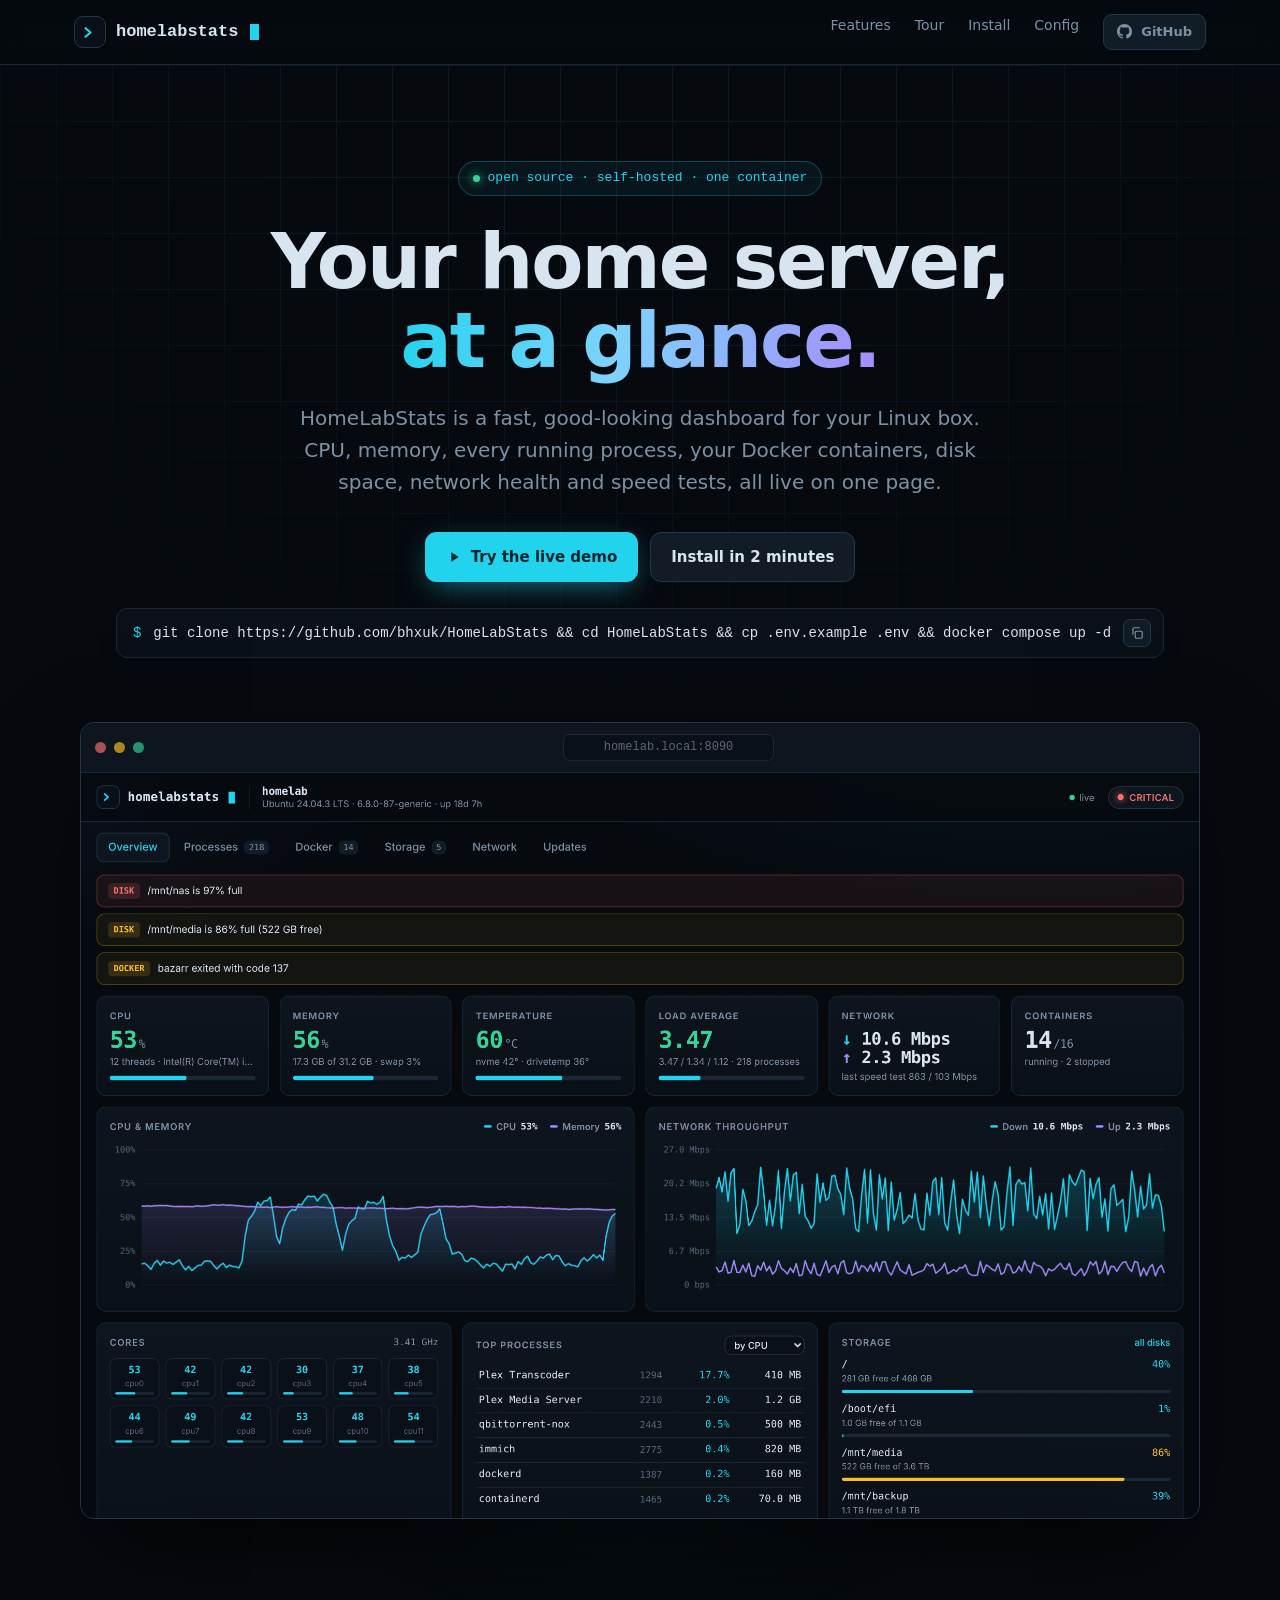
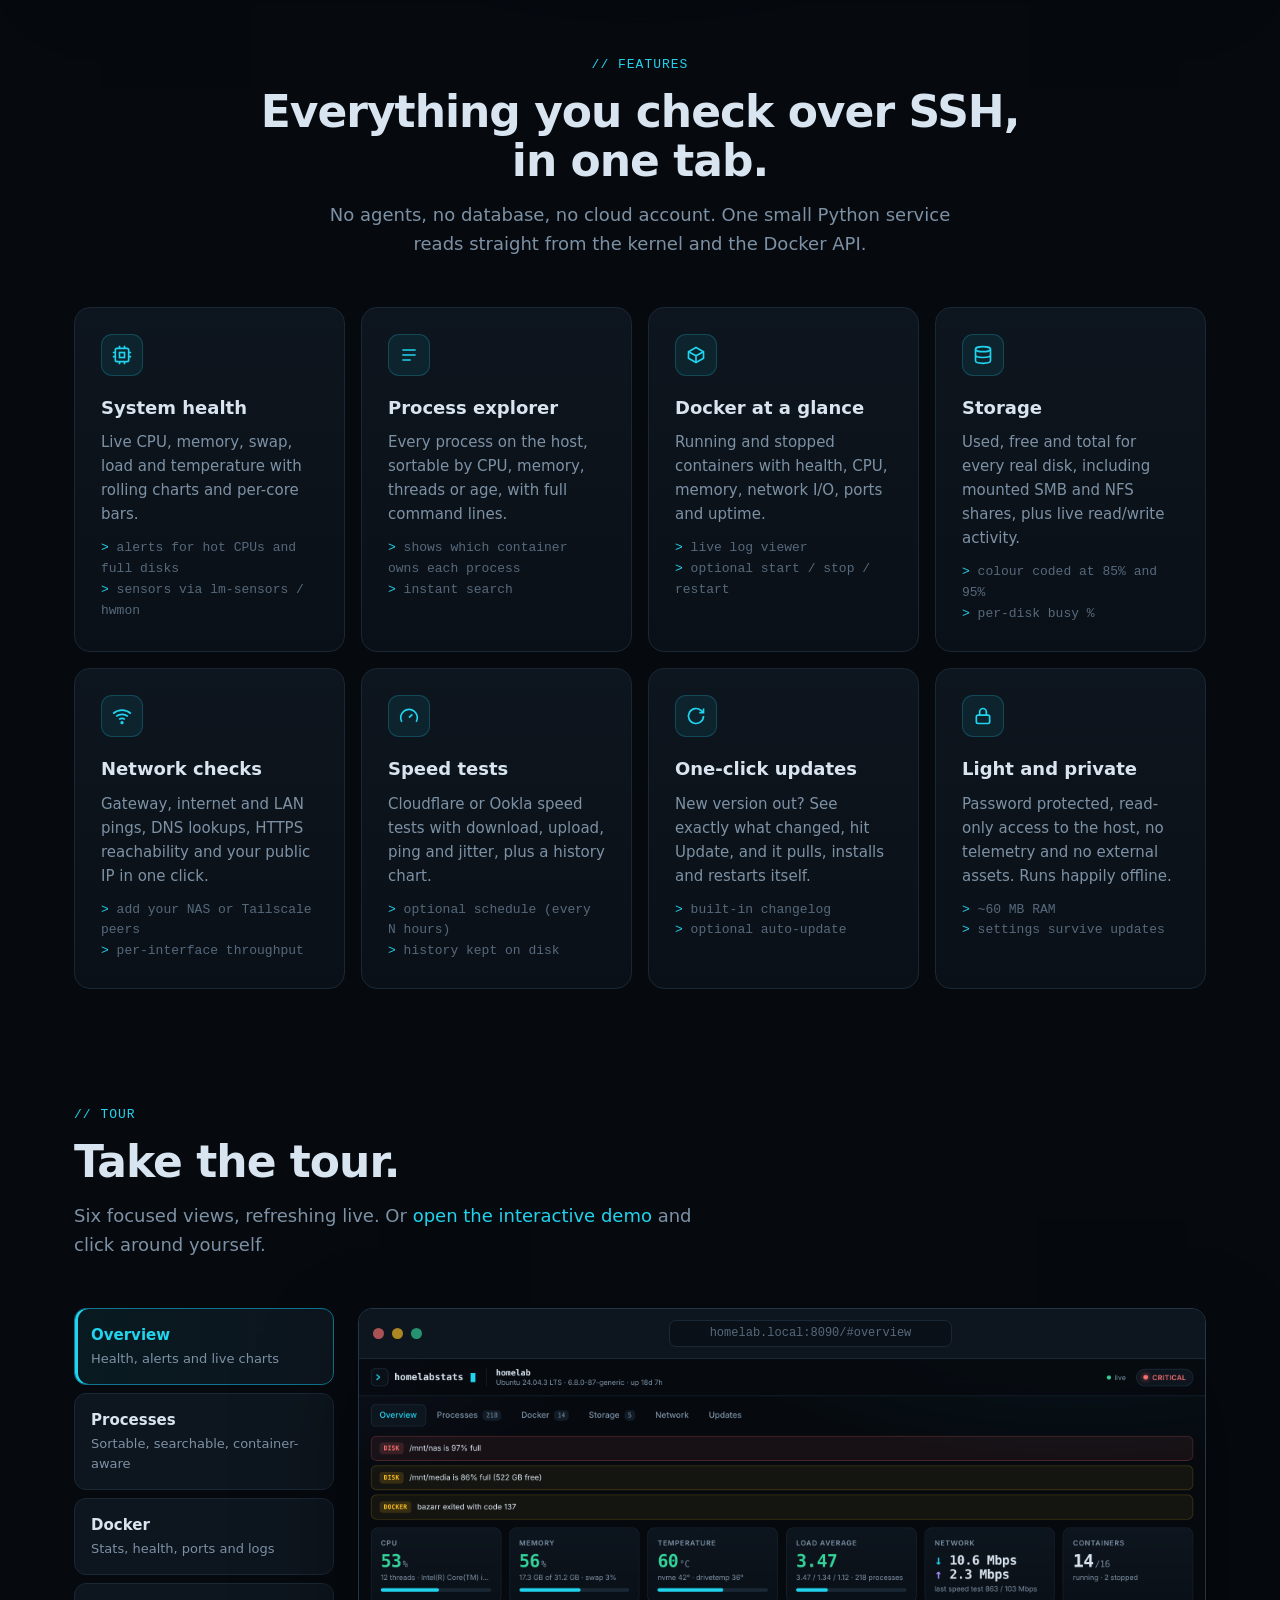
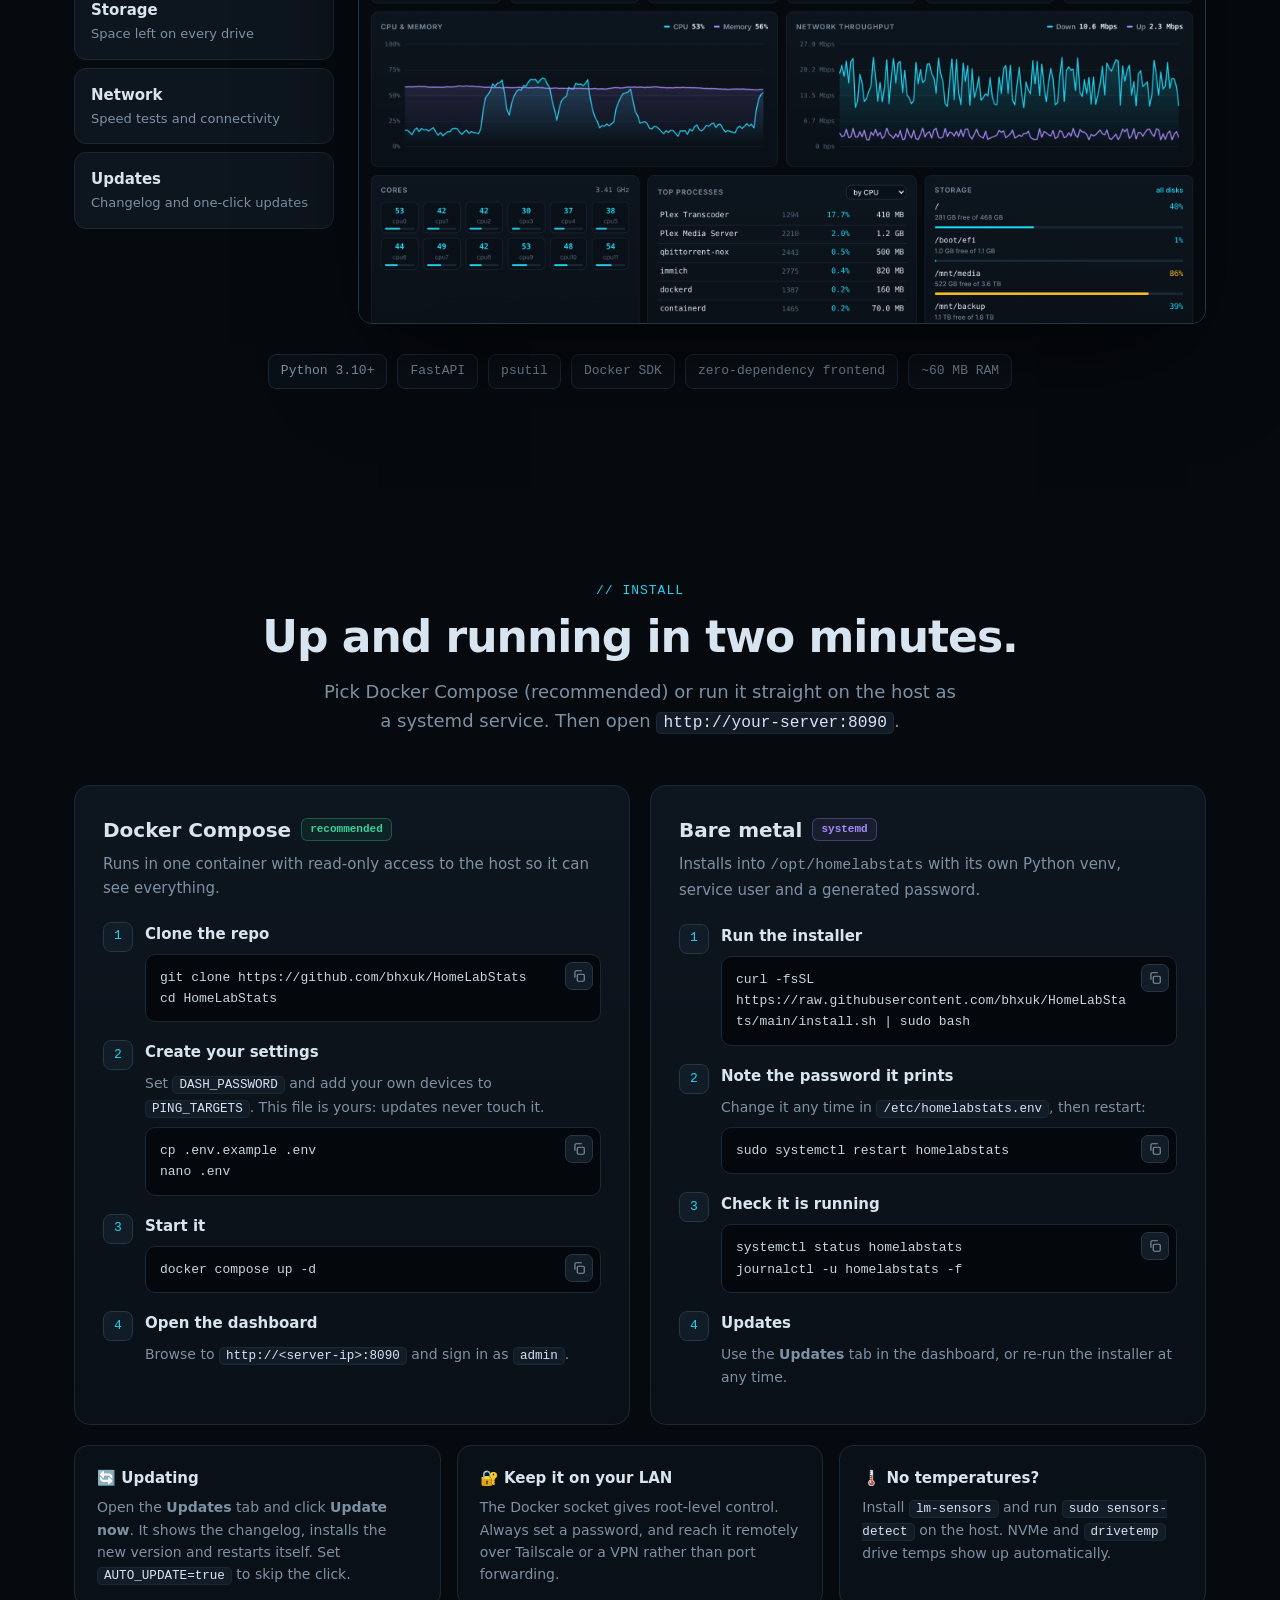
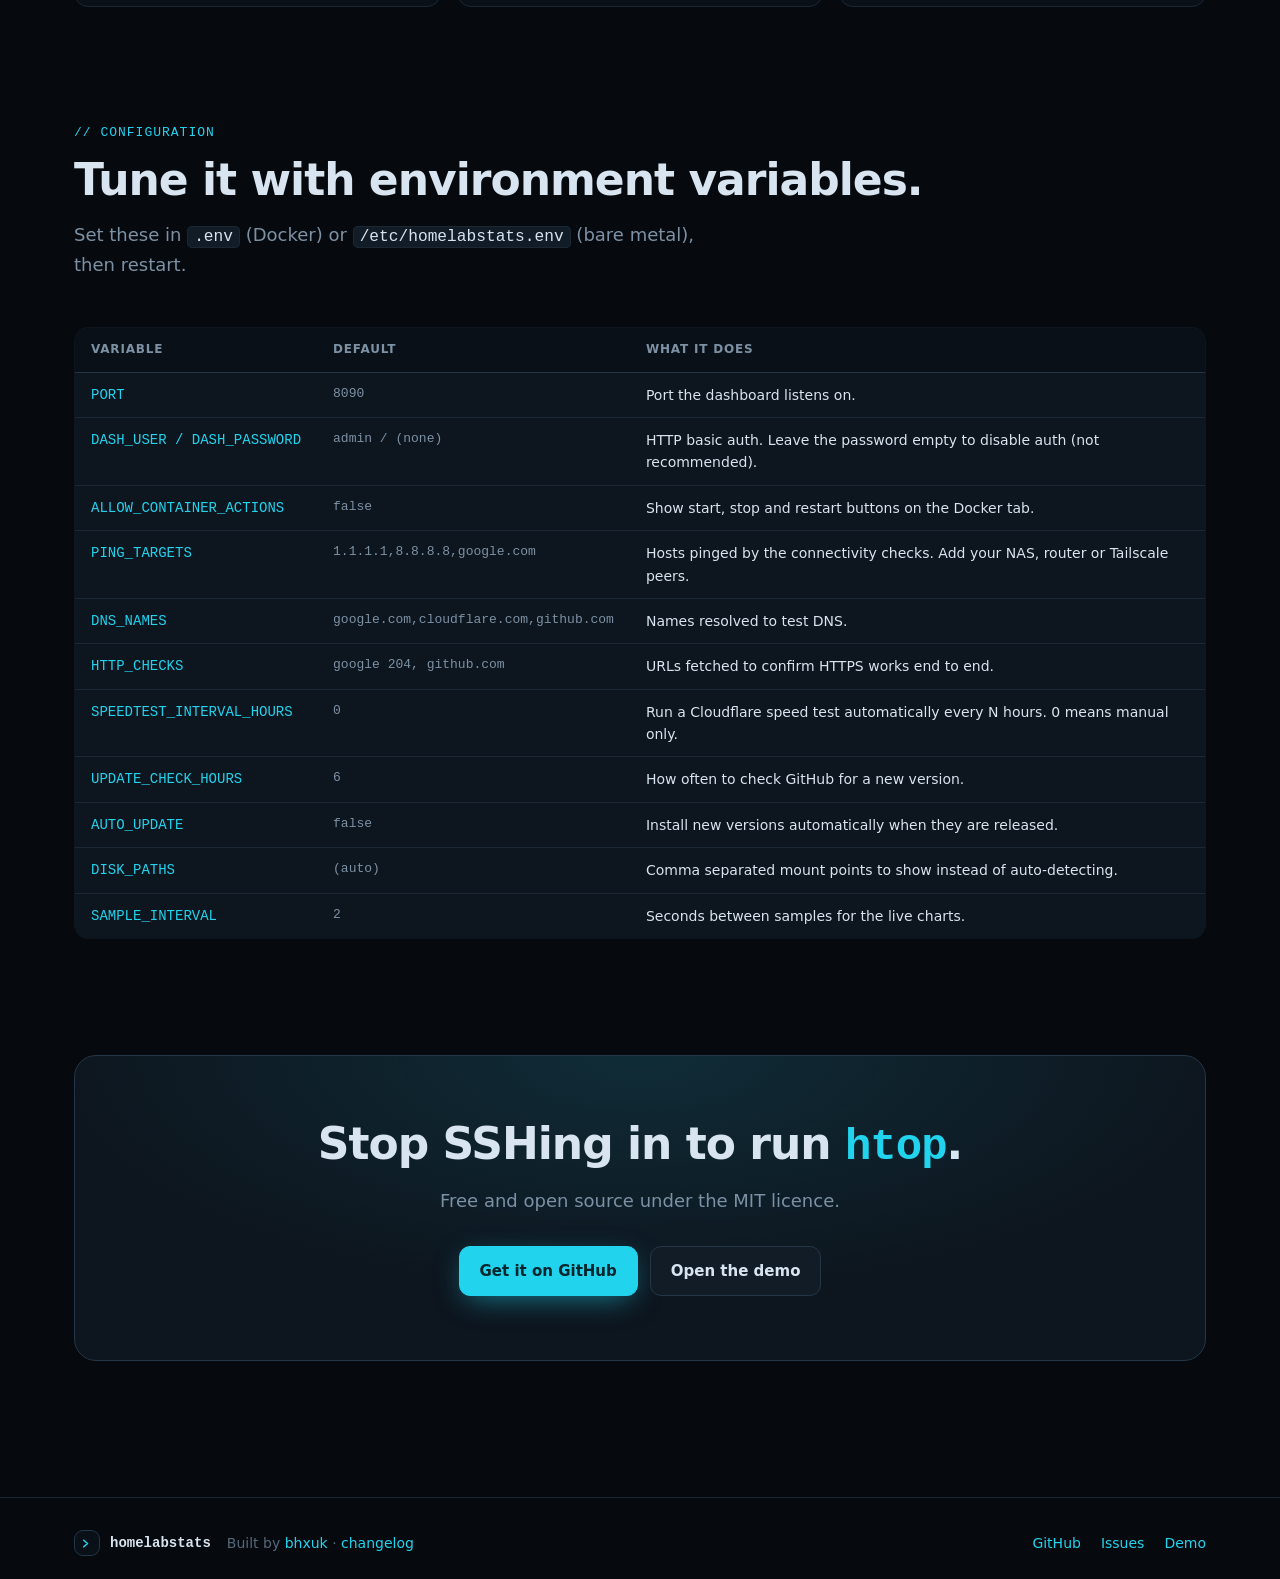
==== docs/index.html @ 447df94c "HomeLabStats 1.0.0: self-hosted Linux server dashboard - Overview, processes, Docker, storage, netwo" ====
<!doctype html>
<html lang="en">
<head>
<meta charset="utf-8">
<meta name="viewport" content="width=device-width,initial-scale=1">
<title>HomeLabStats · Self-hosted health dashboard for your Linux server</title>
<meta name="description" content="A lightweight, self-hosted dashboard for your Linux home server: CPU, memory, processes, Docker containers, disks, network checks and speed tests in one page.">
<meta property="og:title" content="HomeLabStats">
<meta property="og:description" content="Your home server, at a glance. CPU, RAM, processes, Docker, disks, network and speed tests in one self-hosted dashboard.">
<meta property="og:image" content="https://bhxuk.github.io/HomeLabStats/img/overview.png">
<meta name="theme-color" content="#060a0f">
<link rel="icon" href="data:image/svg+xml,%3Csvg xmlns='http://www.w3.org/2000/svg' viewBox='0 0 32 32'%3E%3Crect width='32' height='32' rx='7' fill='%230a1017'/%3E%3Cpath d='M8 10l6 6-6 6' stroke='%2322d3ee' stroke-width='3' fill='none' stroke-linecap='round' stroke-linejoin='round'/%3E%3Crect x='16' y='20' width='9' height='3' rx='1' fill='%2322d3ee'/%3E%3C/svg%3E">
<style>
:root{--bg:#060a0f;--bg2:#0a1017;--panel:#0d151e;--panel2:#111c27;--line:#1a2836;--line2:#243647;--text:#d8e4ef;--muted:#7d91a5;--dim:#56697c;--cyan:#22d3ee;--cyan-d:#0e7490;--glow:rgba(34,211,238,.18);--green:#34d399;--amber:#fbbf24;--red:#f87171;--violet:#a78bfa;
--mono:ui-monospace,"JetBrains Mono","Cascadia Code","SF Mono",Menlo,Consolas,monospace;--sans:system-ui,-apple-system,"Segoe UI",Roboto,Ubuntu,sans-serif}
*{box-sizing:border-box}
[hidden]{display:none!important}
html{scroll-behavior:smooth}
body{margin:0;background:var(--bg);color:var(--text);font:16px/1.6 var(--sans);-webkit-font-smoothing:antialiased;overflow-x:hidden}
a{color:var(--cyan);text-decoration:none}
.wrap{max-width:1180px;margin:0 auto;padding:0 24px}
.mono{font-family:var(--mono)}
.grid-bg{position:absolute;inset:0;background-image:linear-gradient(var(--line) 1px,transparent 1px),linear-gradient(90deg,var(--line) 1px,transparent 1px);background-size:56px 56px;mask-image:radial-gradient(ellipse 80% 60% at 50% 0%,#000 30%,transparent 75%);opacity:.45;pointer-events:none}

nav{position:sticky;top:0;z-index:30;background:rgba(6,10,15,.8);backdrop-filter:blur(12px);border-bottom:1px solid var(--line)}
nav .wrap{display:flex;align-items:center;height:64px;gap:28px}
.logo{display:flex;align-items:center;gap:10px;font-family:var(--mono);font-weight:700;font-size:17px;color:var(--text)}
.logo .mark{display:inline-flex;align-items:center;justify-content:center;width:32px;height:32px;border-radius:9px;background:var(--bg2);border:1px solid var(--line2);color:var(--cyan)}
.logo .cur{display:inline-block;width:9px;height:16px;background:var(--cyan);margin-left:2px;animation:blink 1.1s steps(1) infinite}
@keyframes blink{50%{opacity:0}}
nav .links{display:flex;gap:24px;margin-left:auto;font-size:14px}
nav .links a{color:var(--muted)}nav .links a:hover{color:var(--text)}
.btn{display:inline-flex;align-items:center;gap:9px;padding:12px 20px;border-radius:11px;font-weight:600;font-size:15px;border:1px solid var(--line2);background:var(--panel2);color:var(--text);transition:.15s;cursor:pointer;font-family:inherit}
.btn:hover{border-color:var(--cyan-d);color:var(--cyan);transform:translateY(-1px)}
.btn.primary{background:var(--cyan);border-color:var(--cyan);color:#03252c;box-shadow:0 8px 30px -8px rgba(34,211,238,.6)}
.btn.primary:hover{color:#03252c;filter:brightness(1.08)}
.btn.sm{padding:7px 13px;font-size:13px;border-radius:9px}

header.hero{position:relative;padding:96px 0 40px;text-align:center}
.eyebrow{display:inline-flex;align-items:center;gap:8px;font-family:var(--mono);font-size:13px;color:var(--cyan);border:1px solid rgba(34,211,238,.25);background:rgba(34,211,238,.06);padding:6px 14px;border-radius:999px;margin-bottom:26px}
.eyebrow .dot{width:7px;height:7px;border-radius:50%;background:var(--green);box-shadow:0 0 10px var(--green)}
h1{font-size:clamp(40px,6.4vw,76px);line-height:1.04;letter-spacing:-2px;margin:0 0 22px;font-weight:800}
h1 .grad{background:linear-gradient(100deg,var(--cyan),#7dd3fc 45%,var(--violet));-webkit-background-clip:text;background-clip:text;color:transparent}
.lede{font-size:clamp(17px,2vw,20px);color:var(--muted);max-width:680px;margin:0 auto 34px}
.cta{display:flex;gap:12px;justify-content:center;flex-wrap:wrap}
.term{display:inline-flex;align-items:center;gap:12px;margin-top:26px;font-family:var(--mono);font-size:14px;background:var(--bg2);border:1px solid var(--line);padding:10px 12px 10px 16px;border-radius:11px;color:var(--muted);max-width:100%}
.term b{color:var(--text);font-weight:500;white-space:nowrap;overflow:hidden;text-overflow:ellipsis}
.term .p{color:var(--cyan)}

.shot{position:relative;margin:64px auto 0;max-width:1120px}
.shot::before{content:"";position:absolute;inset:8% 6% -4%;background:radial-gradient(closest-side,rgba(34,211,238,.32),transparent);filter:blur(60px);z-index:0}
.window{position:relative;z-index:1;border:1px solid var(--line2);border-radius:14px;overflow:hidden;background:var(--bg2);box-shadow:0 40px 100px -20px rgba(0,0,0,.8)}
.window .bar{display:flex;align-items:center;gap:8px;padding:11px 14px;border-bottom:1px solid var(--line);background:var(--panel)}
.window .bar i{width:11px;height:11px;border-radius:50%;background:var(--line2)}
.window .bar i:nth-child(1){background:#f87171aa}.window .bar i:nth-child(2){background:#fbbf24aa}.window .bar i:nth-child(3){background:#34d399aa}
.window .bar span{margin:0 auto;font-family:var(--mono);font-size:12px;color:var(--dim);background:var(--bg2);padding:3px 40px;border-radius:7px;border:1px solid var(--line)}
.window img{display:block;width:100%;height:auto}

section{padding:96px 0;position:relative}
.kicker{font-family:var(--mono);color:var(--cyan);font-size:13px;letter-spacing:1px;text-transform:uppercase;margin-bottom:12px}
h2{font-size:clamp(30px,4vw,44px);letter-spacing:-1px;line-height:1.1;margin:0 0 16px}
.sub{color:var(--muted);font-size:18px;max-width:640px;margin:0 0 48px}
.center{text-align:center}.center .sub{margin-left:auto;margin-right:auto}

.features{display:grid;grid-template-columns:repeat(auto-fit,minmax(250px,1fr));gap:16px}
.feat{background:linear-gradient(180deg,var(--panel),var(--bg2));border:1px solid var(--line);border-radius:16px;padding:26px;transition:.2s}
.feat:hover{border-color:var(--line2);transform:translateY(-2px)}
.feat .ic{width:42px;height:42px;border-radius:11px;display:flex;align-items:center;justify-content:center;background:rgba(34,211,238,.08);border:1px solid rgba(34,211,238,.22);color:var(--cyan);margin-bottom:18px}
.feat h3{margin:0 0 8px;font-size:18px}
.feat p{margin:0;color:var(--muted);font-size:15px}
.feat ul{margin:12px 0 0;padding:0;list-style:none;font-size:13px;font-family:var(--mono);color:var(--dim)}
.feat li::before{content:"> ";color:var(--cyan)}

.gallery{display:grid;grid-template-columns:260px 1fr;gap:24px;align-items:start}
.gtabs{display:flex;flex-direction:column;gap:8px}
.gtab{text-align:left;background:var(--panel);border:1px solid var(--line);border-radius:12px;padding:14px 16px;cursor:pointer;color:var(--text);font:inherit;transition:.15s}
.gtab b{display:block;font-size:15px}
.gtab span{display:block;color:var(--muted);font-size:13px;margin-top:2px}
.gtab:hover{border-color:var(--line2)}
.gtab.active{border-color:var(--cyan-d);background:linear-gradient(90deg,rgba(34,211,238,.08),var(--panel));box-shadow:inset 3px 0 0 var(--cyan)}
.gtab.active b{color:var(--cyan)}
.gview .window img{transition:opacity .2s}
@media(max-width:860px){.gallery{grid-template-columns:minmax(0,1fr)}.gtabs{flex-direction:row;overflow-x:auto}.gtab{min-width:170px}}

.stack{display:flex;gap:10px;flex-wrap:wrap;justify-content:center;margin-top:30px}
.stack span{font-family:var(--mono);font-size:13px;color:var(--muted);border:1px solid var(--line);border-radius:8px;padding:6px 12px;background:var(--bg2)}

.install{display:grid;grid-template-columns:minmax(0,1fr) minmax(0,1fr);gap:20px}
.install>*,.gallery>*{min-width:0}
@media(max-width:900px){.install{grid-template-columns:minmax(0,1fr)}}
.card{background:linear-gradient(180deg,var(--panel),var(--bg2));border:1px solid var(--line);border-radius:16px;padding:28px}
.card h3{margin:0 0 6px;font-size:20px;display:flex;align-items:center;gap:10px}
.card .tag{font-family:var(--mono);font-size:11px;color:var(--green);border:1px solid rgba(52,211,153,.3);background:rgba(52,211,153,.08);padding:2px 8px;border-radius:6px;font-weight:600}
.card>p{color:var(--muted);margin:0 0 22px;font-size:15px}
.steps{counter-reset:s;display:flex;flex-direction:column;gap:18px}
.step{position:relative;padding-left:42px}
.step::before{counter-increment:s;content:counter(s);position:absolute;left:0;top:0;width:28px;height:28px;border-radius:8px;background:var(--panel2);border:1px solid var(--line2);font-family:var(--mono);font-size:13px;display:flex;align-items:center;justify-content:center;color:var(--cyan)}
.step>b{display:block;font-size:15px;margin-bottom:8px}
.step p{margin:0 0 8px;color:var(--muted);font-size:14px}
.code{position:relative;background:#04070b;border:1px solid var(--line);border-radius:10px;font:13px/1.65 var(--mono);color:#c7d6e3;padding:12px 44px 12px 14px;overflow-x:auto;white-space:pre-wrap;overflow-wrap:anywhere}
.code .c{color:var(--dim)}.code .k{color:var(--cyan)}.code .s{color:var(--green)}
.copy{position:absolute;top:7px;right:7px;background:var(--panel2);border:1px solid var(--line2);color:var(--muted);border-radius:7px;width:28px;height:28px;cursor:pointer;display:flex;align-items:center;justify-content:center}
.copy:hover{color:var(--cyan);border-color:var(--cyan-d)}
.copy.ok{color:var(--green);border-color:var(--green)}

table.cfg{width:100%;border-collapse:collapse;font-size:14px;background:var(--panel);border:1px solid var(--line);border-radius:14px;overflow:hidden}
table.cfg th{text-align:left;font-size:12px;text-transform:uppercase;letter-spacing:.8px;color:var(--muted);padding:12px 16px;background:var(--bg2);border-bottom:1px solid var(--line2)}
table.cfg td{padding:11px 16px;border-bottom:1px solid var(--line);vertical-align:top}
table.cfg tr:last-child td{border-bottom:0}
table.cfg td:first-child{font-family:var(--mono);color:var(--cyan);white-space:nowrap}
table.cfg td:nth-child(2){font-family:var(--mono);color:var(--muted);font-size:13px;white-space:nowrap}
.tw{overflow-x:auto;border-radius:14px}

.notes{display:grid;grid-template-columns:repeat(auto-fit,minmax(320px,1fr));gap:16px;margin-top:20px}
.note{border:1px solid var(--line);border-radius:14px;padding:20px 22px;background:var(--bg2)}
.note h4{margin:0 0 6px;font-size:15px;display:flex;gap:8px;align-items:center}
.note p{margin:0;color:var(--muted);font-size:14px}
.note code,.sub code,.step code,td code{font-family:var(--mono);font-size:.9em;background:var(--panel2);border:1px solid var(--line);padding:1px 6px;border-radius:5px;color:var(--text)}

.final{text-align:center;border:1px solid var(--line2);border-radius:22px;padding:64px 24px;background:radial-gradient(600px 240px at 50% 0%,rgba(34,211,238,.12),transparent),var(--panel);margin-bottom:40px}
footer{border-top:1px solid var(--line);padding:32px 0;color:var(--dim);font-size:14px}
footer .wrap{display:flex;gap:16px;align-items:center;flex-wrap:wrap}
footer .wrap div:last-child{margin-left:auto;display:flex;gap:20px}
@media(max-width:640px){nav .links a:not(.btn){display:none}header.hero{padding-top:64px}section{padding:72px 0}.term{font-size:12px}}
.reveal{opacity:0;transform:translateY(16px);transition:opacity .6s ease,transform .6s ease}
.reveal.in{opacity:1;transform:none}
</style>
</head>
<body>
<nav><div class="wrap">
  <a class="logo" href="#"><span class="mark"><svg width="17" height="17" viewBox="0 0 24 24" fill="none" stroke="currentColor" stroke-width="3" stroke-linecap="round" stroke-linejoin="round"><path d="M5 6l7 6-7 6"/></svg></span>homelabstats<span class="cur"></span></a>
  <div class="links">
    <a href="#features">Features</a><a href="#tour">Tour</a><a href="#install">Install</a><a href="#config">Config</a>
    <a class="btn sm" href="https://github.com/bhxuk/HomeLabStats" target="_blank" rel="noopener"><svg width="15" height="15" viewBox="0 0 16 16" fill="currentColor"><path d="M8 0C3.58 0 0 3.58 0 8c0 3.54 2.29 6.53 5.47 7.59.4.07.55-.17.55-.38 0-.19-.01-.82-.01-1.49-2.01.37-2.53-.49-2.69-.94-.09-.23-.48-.94-.82-1.13-.28-.15-.68-.52-.01-.53.63-.01 1.08.58 1.23.82.72 1.21 1.87.87 2.33.66.07-.52.28-.87.51-1.07-1.78-.2-3.64-.89-3.64-3.95 0-.87.31-1.59.82-2.15-.08-.2-.36-1.02.08-2.12 0 0 .67-.21 2.2.82.64-.18 1.32-.27 2-.27.68 0 1.36.09 2 .27 1.53-1.04 2.2-.82 2.2-.82.44 1.1.16 1.92.08 2.12.51.56.82 1.27.82 2.15 0 3.07-1.87 3.75-3.65 3.95.29.25.54.73.54 1.48 0 1.07-.01 1.93-.01 2.2 0 .21.15.46.55.38A8.013 8.013 0 0016 8c0-4.42-3.58-8-8-8z"/></svg>GitHub</a>
  </div>
</div></nav>

<header class="hero">
  <div class="grid-bg"></div>
  <div class="wrap" style="position:relative">
    <div class="eyebrow"><span class="dot"></span>open source · self-hosted · one container</div>
    <h1>Your home server,<br><span class="grad">at a glance.</span></h1>
    <p class="lede">HomeLabStats is a fast, good-looking dashboard for your Linux box. CPU, memory, every running process, your Docker containers, disk space, network health and speed tests, all live on one page.</p>
    <div class="cta">
      <a class="btn primary" href="demo/" target="_blank" rel="noopener"><svg width="16" height="16" viewBox="0 0 24 24" fill="currentColor"><path d="M8 5v14l11-7z"/></svg>Try the live demo</a>
      <a class="btn" href="#install">Install in 2 minutes</a>
    </div>
    <div class="term"><span class="p">$</span><b id="heroCmd">git clone https://github.com/bhxuk/HomeLabStats &amp;&amp; cd HomeLabStats &amp;&amp; cp .env.example .env &amp;&amp; docker compose up -d</b>
      <button class="copy" data-copy="git clone https://github.com/bhxuk/HomeLabStats && cd HomeLabStats && cp .env.example .env && docker compose up -d" title="Copy" style="position:static"><svg width="14" height="14" viewBox="0 0 24 24" fill="none" stroke="currentColor" stroke-width="2"><rect x="9" y="9" width="12" height="12" rx="2"/><path d="M5 15V5a2 2 0 012-2h10"/></svg></button></div>
    <div class="shot reveal">
      <div class="window"><div class="bar"><i></i><i></i><i></i><span>homelab.local:8090</span></div><img src="img/overview.png" alt="HomeLabStats overview dashboard showing CPU, memory, temperature, network and container cards with live charts" width="2160" height="1440"></div>
    </div>
  </div>
</header>

<section id="features">
  <div class="wrap">
    <div class="center"><div class="kicker">// features</div><h2>Everything you check over SSH,<br>in one tab.</h2>
    <p class="sub">No agents, no database, no cloud account. One small Python service reads straight from the kernel and the Docker API.</p></div>
    <div class="features">
      <div class="feat reveal"><div class="ic"><svg width="20" height="20" viewBox="0 0 24 24" fill="none" stroke="currentColor" stroke-width="2"><rect x="4" y="4" width="16" height="16" rx="2"/><rect x="9" y="9" width="6" height="6"/><path d="M9 1v3M15 1v3M9 20v3M15 20v3M20 9h3M20 14h3M1 9h3M1 14h3"/></svg></div>
        <h3>System health</h3><p>Live CPU, memory, swap, load and temperature with rolling charts and per-core bars.</p>
        <ul><li>alerts for hot CPUs and full disks</li><li>sensors via lm-sensors / hwmon</li></ul></div>
      <div class="feat reveal"><div class="ic"><svg width="20" height="20" viewBox="0 0 24 24" fill="none" stroke="currentColor" stroke-width="2"><path d="M4 6h16M4 12h16M4 18h10"/></svg></div>
        <h3>Process explorer</h3><p>Every process on the host, sortable by CPU, memory, threads or age, with full command lines.</p>
        <ul><li>shows which container owns each process</li><li>instant search</li></ul></div>
      <div class="feat reveal"><div class="ic"><svg width="20" height="20" viewBox="0 0 24 24" fill="none" stroke="currentColor" stroke-width="2"><path d="M21 8l-9-5-9 5v8l9 5 9-5z"/><path d="M3 8l9 5 9-5M12 13v8"/></svg></div>
        <h3>Docker at a glance</h3><p>Running and stopped containers with health, CPU, memory, network I/O, ports and uptime.</p>
        <ul><li>live log viewer</li><li>optional start / stop / restart</li></ul></div>
      <div class="feat reveal"><div class="ic"><svg width="20" height="20" viewBox="0 0 24 24" fill="none" stroke="currentColor" stroke-width="2"><ellipse cx="12" cy="5" rx="9" ry="3"/><path d="M3 5v14c0 1.7 4 3 9 3s9-1.3 9-3V5M3 12c0 1.7 4 3 9 3s9-1.3 9-3"/></svg></div>
        <h3>Storage</h3><p>Used, free and total for every real disk, including mounted SMB and NFS shares, plus live read/write activity.</p>
        <ul><li>colour coded at 85% and 95%</li><li>per-disk busy %</li></ul></div>
      <div class="feat reveal"><div class="ic"><svg width="20" height="20" viewBox="0 0 24 24" fill="none" stroke="currentColor" stroke-width="2"><path d="M5 12.55a11 11 0 0114.08 0M1.42 9a16 16 0 0121.16 0M8.53 16.11a6 6 0 016.95 0"/><circle cx="12" cy="20" r="1"/></svg></div>
        <h3>Network checks</h3><p>Gateway, internet and LAN pings, DNS lookups, HTTPS reachability and your public IP in one click.</p>
        <ul><li>add your NAS or Tailscale peers</li><li>per-interface throughput</li></ul></div>
      <div class="feat reveal"><div class="ic"><svg width="20" height="20" viewBox="0 0 24 24" fill="none" stroke="currentColor" stroke-width="2"><path d="M12 14l4-4"/><path d="M3.34 19a10 10 0 1117.32 0"/></svg></div>
        <h3>Speed tests</h3><p>Cloudflare or Ookla speed tests with download, upload, ping and jitter, plus a history chart.</p>
        <ul><li>optional schedule (every N hours)</li><li>history kept on disk</li></ul></div>
      <div class="feat reveal"><div class="ic"><svg width="20" height="20" viewBox="0 0 24 24" fill="none" stroke="currentColor" stroke-width="2"><path d="M21 12a9 9 0 11-3-6.7L21 8"/><path d="M21 3v5h-5"/></svg></div>
        <h3>One-click updates</h3><p>New version out? See exactly what changed, hit Update, and it pulls, installs and restarts itself.</p>
        <ul><li>built-in changelog</li><li>optional auto-update</li></ul></div>
      <div class="feat reveal"><div class="ic"><svg width="20" height="20" viewBox="0 0 24 24" fill="none" stroke="currentColor" stroke-width="2"><rect x="4" y="11" width="16" height="10" rx="2"/><path d="M8 11V7a4 4 0 018 0v4"/></svg></div>
        <h3>Light and private</h3><p>Password protected, read-only access to the host, no telemetry and no external assets. Runs happily offline.</p>
        <ul><li>~60 MB RAM</li><li>settings survive updates</li></ul></div>
    </div>
  </div>
</section>

<section id="tour" style="padding-top:20px">
  <div class="wrap">
    <div class="kicker">// tour</div><h2>Take the tour.</h2>
    <p class="sub">Six focused views, refreshing live. Or <a href="demo/" target="_blank" rel="noopener">open the interactive demo</a> and click around yourself.</p>
    <div class="gallery">
      <div class="gtabs" id="gtabs">
        <button class="gtab active" data-img="overview"><b>Overview</b><span>Health, alerts and live charts</span></button>
        <button class="gtab" data-img="processes"><b>Processes</b><span>Sortable, searchable, container-aware</span></button>
        <button class="gtab" data-img="docker"><b>Docker</b><span>Stats, health, ports and logs</span></button>
        <button class="gtab" data-img="storage"><b>Storage</b><span>Space left on every drive</span></button>
        <button class="gtab" data-img="network"><b>Network</b><span>Speed tests and connectivity</span></button>
        <button class="gtab" data-img="updates"><b>Updates</b><span>Changelog and one-click updates</span></button>
      </div>
      <div class="gview"><div class="window"><div class="bar"><i></i><i></i><i></i><span id="gurl">homelab.local:8090/#overview</span></div><img id="gimg" src="img/overview.png" alt="HomeLabStats screenshot" width="2160" height="1440"></div></div>
    </div>
    <div class="stack"><span>Python 3.10+</span><span>FastAPI</span><span>psutil</span><span>Docker SDK</span><span>zero-dependency frontend</span><span>~60 MB RAM</span></div>
  </div>
</section>

<section id="install">
  <div class="wrap">
    <div class="center"><div class="kicker">// install</div><h2>Up and running in two minutes.</h2>
    <p class="sub">Pick Docker Compose (recommended) or run it straight on the host as a systemd service. Then open <code>http://your-server:8090</code>.</p></div>
    <div class="install">
      <div class="card reveal">
        <h3>Docker Compose <span class="tag">recommended</span></h3>
        <p>Runs in one container with read-only access to the host so it can see everything.</p>
        <div class="steps">
          <div class="step"><b>Clone the repo</b><div class="code">git clone https://github.com/bhxuk/HomeLabStats
cd HomeLabStats<button class="copy" title="Copy"></button></div></div>
          <div class="step"><b>Create your settings</b><p>Set <code>DASH_PASSWORD</code> and add your own devices to <code>PING_TARGETS</code>. This file is yours: updates never touch it.</p><div class="code">cp .env.example .env
nano .env<button class="copy" title="Copy"></button></div></div>
          <div class="step"><b>Start it</b><div class="code">docker compose up -d<button class="copy" title="Copy"></button></div></div>
          <div class="step"><b>Open the dashboard</b><p>Browse to <code>http://&lt;server-ip&gt;:8090</code> and sign in as <code>admin</code>.</p></div>
        </div>
      </div>
      <div class="card reveal">
        <h3>Bare metal <span class="tag" style="color:var(--violet);border-color:rgba(167,139,250,.3);background:rgba(167,139,250,.08)">systemd</span></h3>
        <p>Installs into <code>/opt/homelabstats</code> with its own Python venv, service user and a generated password.</p>
        <div class="steps">
          <div class="step"><b>Run the installer</b><div class="code">curl -fsSL https://raw.githubusercontent.com/bhxuk/HomeLabStats/main/install.sh | sudo bash<button class="copy" title="Copy"></button></div></div>
          <div class="step"><b>Note the password it prints</b><p>Change it any time in <code>/etc/homelabstats.env</code>, then restart:</p><div class="code">sudo systemctl restart homelabstats<button class="copy" title="Copy"></button></div></div>
          <div class="step"><b>Check it is running</b><div class="code">systemctl status homelabstats
journalctl -u homelabstats -f<button class="copy" title="Copy"></button></div></div>
          <div class="step"><b>Updates</b><p>Use the <b>Updates</b> tab in the dashboard, or re-run the installer at any time.</p></div>
        </div>
      </div>
    </div>
    <div class="notes">
      <div class="note reveal"><h4>🔄 Updating</h4><p>Open the <b>Updates</b> tab and click <b>Update now</b>. It shows the changelog, installs the new version and restarts itself. Set <code>AUTO_UPDATE=true</code> to skip the click.</p></div>
      <div class="note reveal"><h4>🔐 Keep it on your LAN</h4><p>The Docker socket gives root-level control. Always set a password, and reach it remotely over Tailscale or a VPN rather than port forwarding.</p></div>
      <div class="note reveal"><h4>🌡️ No temperatures?</h4><p>Install <code>lm-sensors</code> and run <code>sudo sensors-detect</code> on the host. NVMe and <code>drivetemp</code> drive temps show up automatically.</p></div>
    </div>
  </div>
</section>

<section id="config" style="padding-top:20px">
  <div class="wrap">
    <div class="kicker">// configuration</div><h2>Tune it with environment variables.</h2>
    <p class="sub">Set these in <code>.env</code> (Docker) or <code>/etc/homelabstats.env</code> (bare metal), then restart.</p>
    <div class="tw"><table class="cfg">
      <thead><tr><th>Variable</th><th>Default</th><th>What it does</th></tr></thead>
      <tbody>
        <tr><td>PORT</td><td>8090</td><td>Port the dashboard listens on.</td></tr>
        <tr><td>DASH_USER / DASH_PASSWORD</td><td>admin / (none)</td><td>HTTP basic auth. Leave the password empty to disable auth (not recommended).</td></tr>
        <tr><td>ALLOW_CONTAINER_ACTIONS</td><td>false</td><td>Show start, stop and restart buttons on the Docker tab.</td></tr>
        <tr><td>PING_TARGETS</td><td>1.1.1.1,8.8.8.8,google.com</td><td>Hosts pinged by the connectivity checks. Add your NAS, router or Tailscale peers.</td></tr>
        <tr><td>DNS_NAMES</td><td>google.com,cloudflare.com,github.com</td><td>Names resolved to test DNS.</td></tr>
        <tr><td>HTTP_CHECKS</td><td>google 204, github.com</td><td>URLs fetched to confirm HTTPS works end to end.</td></tr>
        <tr><td>SPEEDTEST_INTERVAL_HOURS</td><td>0</td><td>Run a Cloudflare speed test automatically every N hours. 0 means manual only.</td></tr>
        <tr><td>UPDATE_CHECK_HOURS</td><td>6</td><td>How often to check GitHub for a new version.</td></tr>
        <tr><td>AUTO_UPDATE</td><td>false</td><td>Install new versions automatically when they are released.</td></tr>
        <tr><td>DISK_PATHS</td><td>(auto)</td><td>Comma separated mount points to show instead of auto-detecting.</td></tr>
        <tr><td>SAMPLE_INTERVAL</td><td>2</td><td>Seconds between samples for the live charts.</td></tr>
      </tbody>
    </table></div>
  </div>
</section>

<section style="padding-top:20px">
  <div class="wrap">
    <div class="final reveal">
      <h2>Stop SSHing in to run <span class="mono" style="color:var(--cyan)">htop</span>.</h2>
      <p class="sub" style="margin:0 auto 30px">Free and open source under the MIT licence.</p>
      <div class="cta"><a class="btn primary" href="https://github.com/bhxuk/HomeLabStats" target="_blank" rel="noopener">Get it on GitHub</a><a class="btn" href="demo/" target="_blank" rel="noopener">Open the demo</a></div>
    </div>
  </div>
</section>

<footer><div class="wrap">
  <div class="logo" style="font-size:14px"><span class="mark" style="width:26px;height:26px"><svg width="13" height="13" viewBox="0 0 24 24" fill="none" stroke="currentColor" stroke-width="3" stroke-linecap="round" stroke-linejoin="round"><path d="M5 6l7 6-7 6"/></svg></span>homelabstats</div>
  <span>Built by <a href="https://bhxuk.com" target="_blank" rel="noopener">bhxuk</a> · <a href="https://github.com/bhxuk/HomeLabStats/blob/main/CHANGELOG.md">changelog</a></span>
  <div><a href="https://github.com/bhxuk/HomeLabStats">GitHub</a><a href="https://github.com/bhxuk/HomeLabStats/issues">Issues</a><a href="demo/">Demo</a></div>
</div></footer>

<script>
const ICON_COPY = '<svg width="14" height="14" viewBox="0 0 24 24" fill="none" stroke="currentColor" stroke-width="2"><rect x="9" y="9" width="12" height="12" rx="2"/><path d="M5 15V5a2 2 0 012-2h10"/></svg>';
const ICON_OK = '<svg width="14" height="14" viewBox="0 0 24 24" fill="none" stroke="currentColor" stroke-width="2.5"><path d="M5 12l5 5L20 7"/></svg>';
document.querySelectorAll(".copy").forEach(b => {
  if (!b.innerHTML.trim()) b.innerHTML = ICON_COPY;
  b.addEventListener("click", async () => {
    const text = b.dataset.copy || b.parentElement.innerText.trim();
    try { await navigator.clipboard.writeText(text); } catch { const t = document.createElement("textarea"); t.value = text; document.body.appendChild(t); t.select(); document.execCommand("copy"); t.remove(); }
    b.innerHTML = ICON_OK; b.classList.add("ok"); setTimeout(() => { b.innerHTML = ICON_COPY; b.classList.remove("ok"); }, 1400);
  });
});
document.getElementById("gtabs").addEventListener("click", e => {
  const t = e.target.closest(".gtab"); if (!t) return;
  document.querySelectorAll(".gtab").forEach(x => x.classList.toggle("active", x === t));
  const img = document.getElementById("gimg"); img.style.opacity = 0;
  setTimeout(() => { img.src = `img/${t.dataset.img}.png`; document.getElementById("gurl").textContent = `homelab.local:8090/#${t.dataset.img}`; img.onload = () => img.style.opacity = 1; }, 150);
});
["processes", "docker", "storage", "network", "updates"].forEach(n => { const i = new Image(); i.src = `img/${n}.png`; });
const io = new IntersectionObserver(es => es.forEach(e => { if (e.isIntersecting) { e.target.classList.add("in"); io.unobserve(e.target); } }), { threshold: .12 });
document.querySelectorAll(".reveal").forEach(el => io.observe(el));
</script>
</body>
</html>
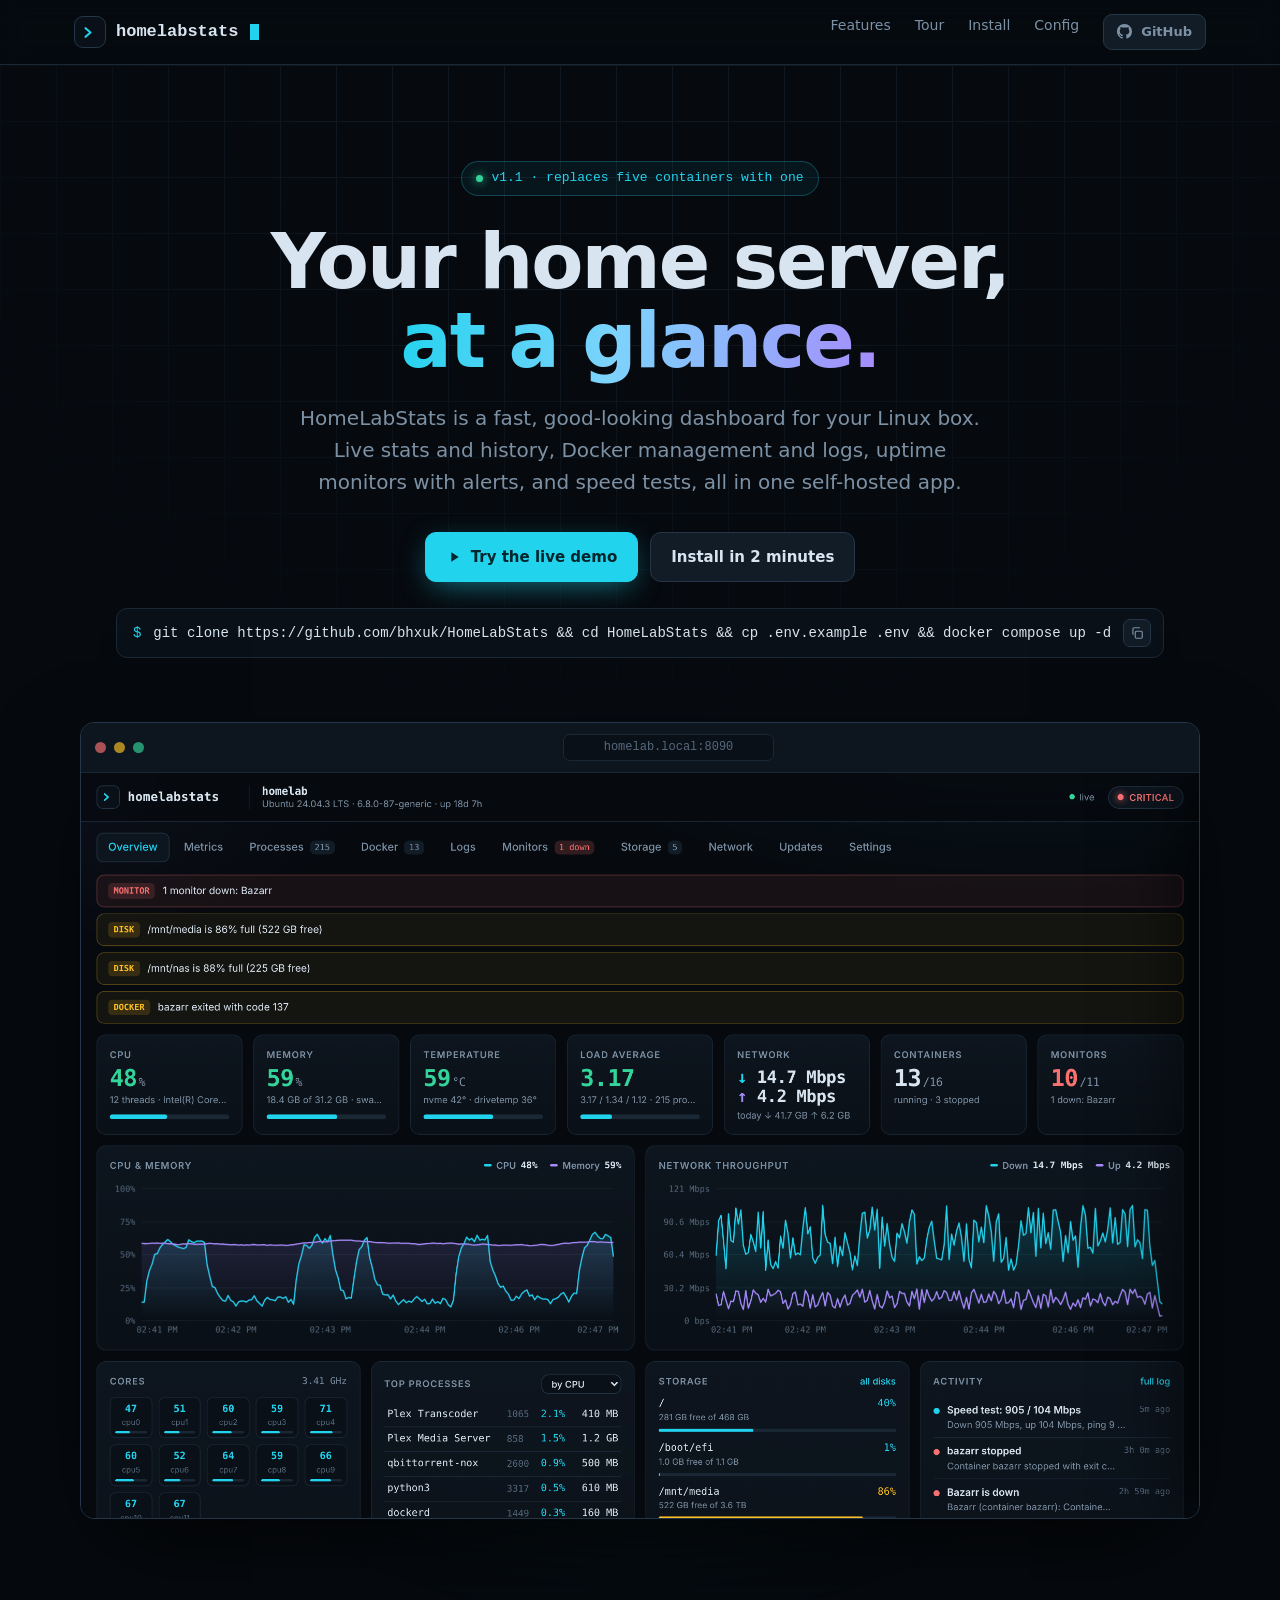
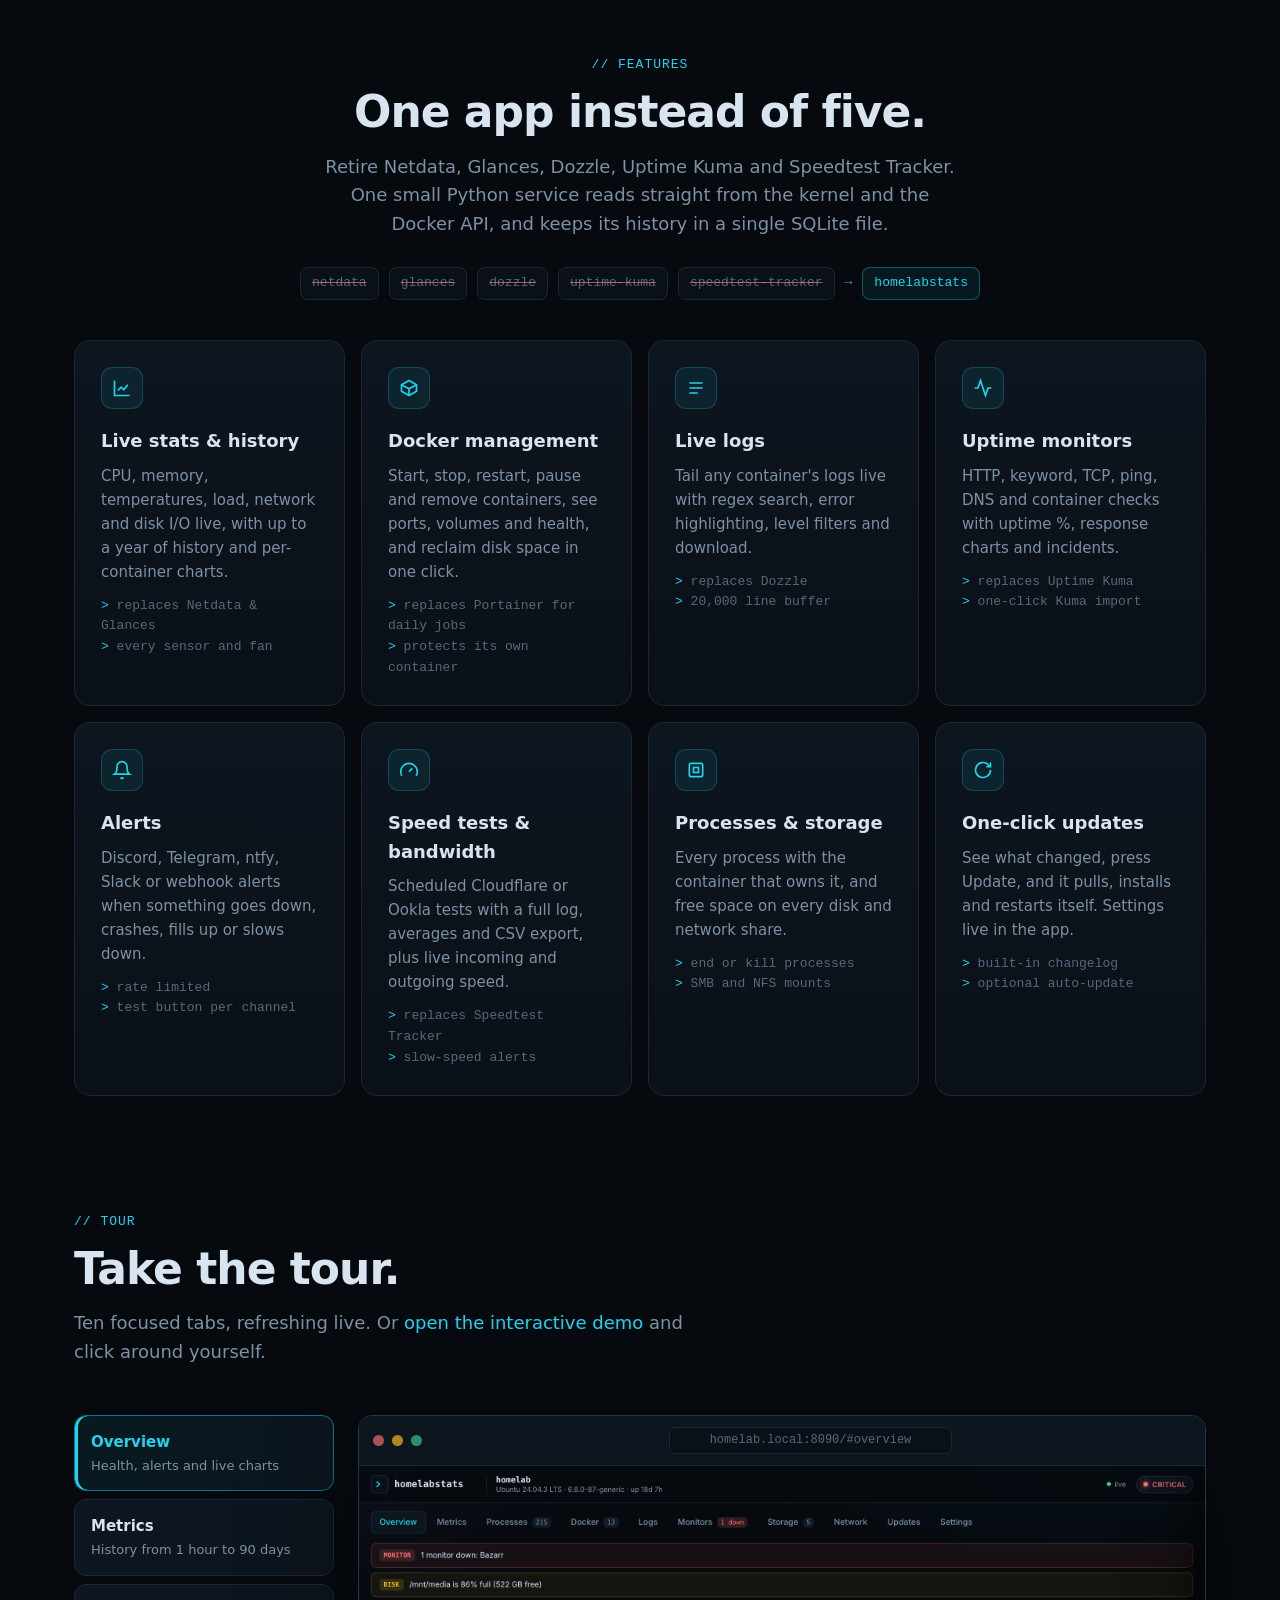
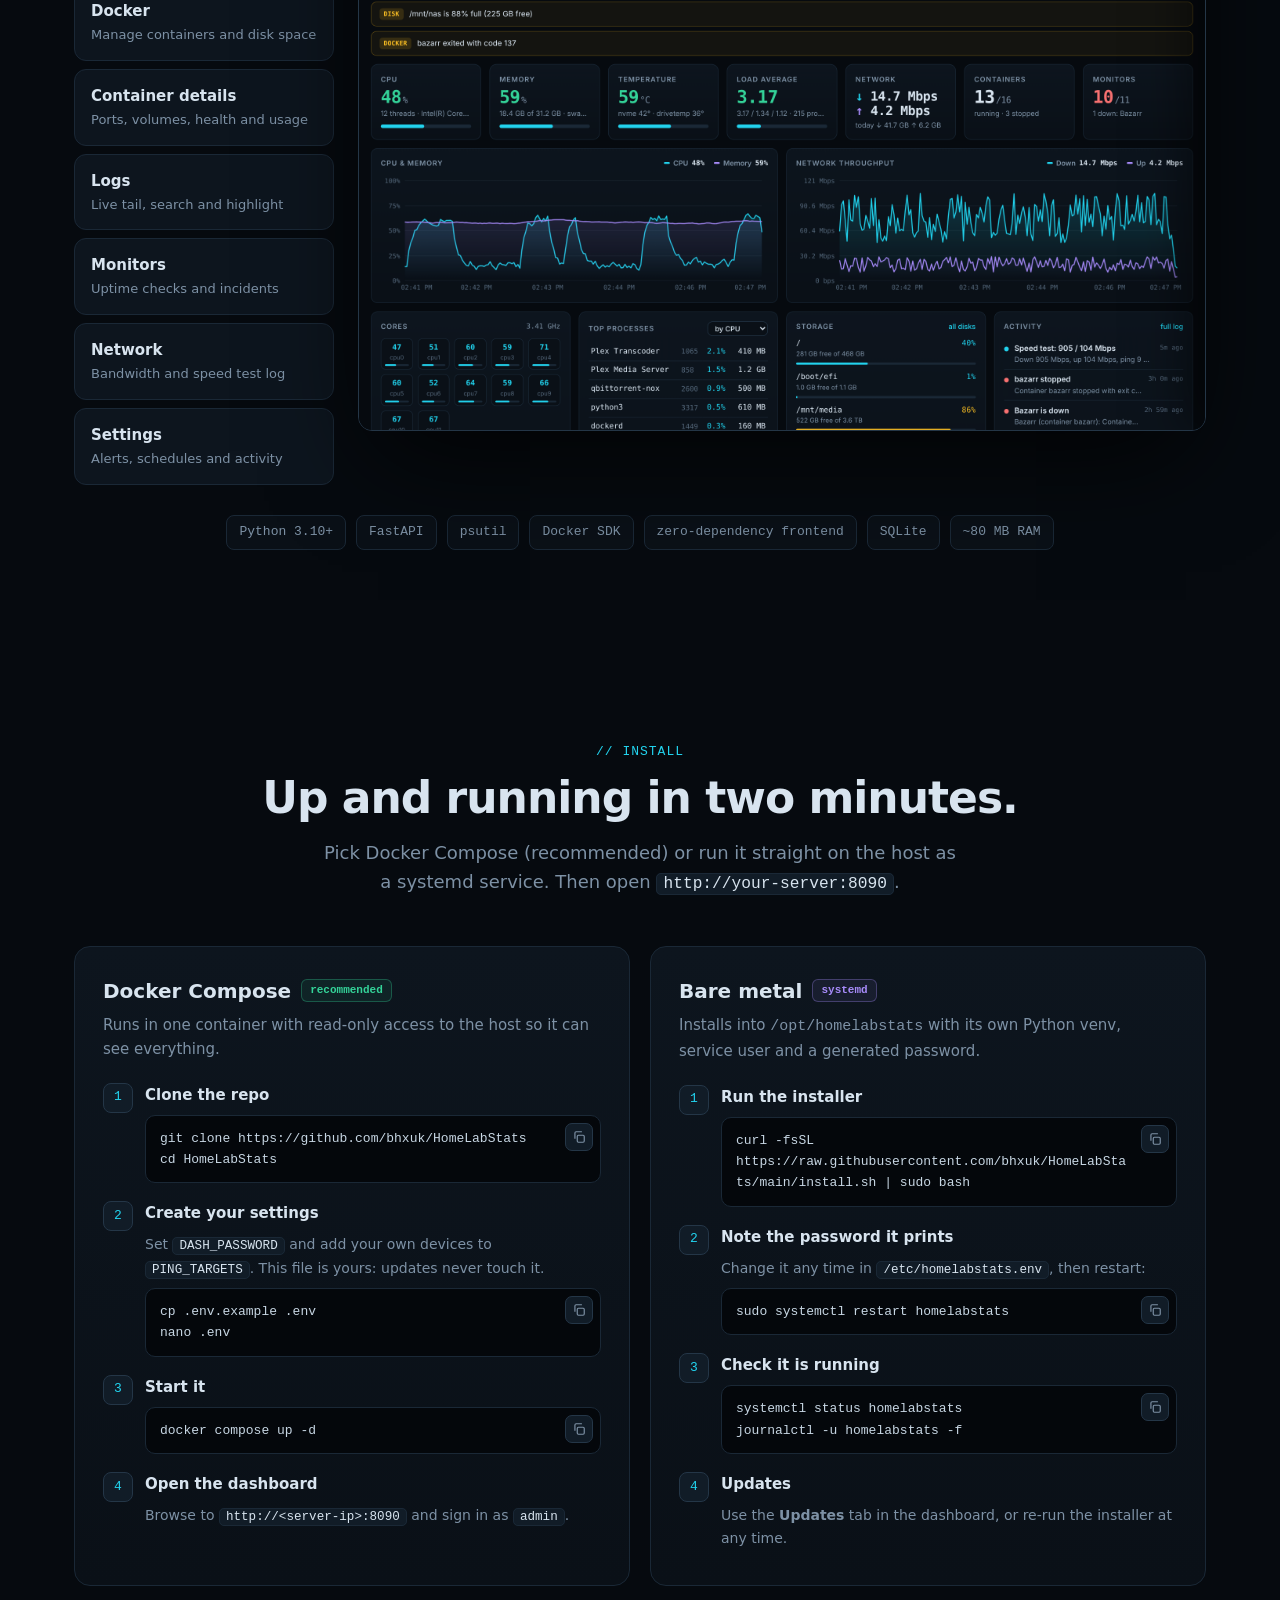
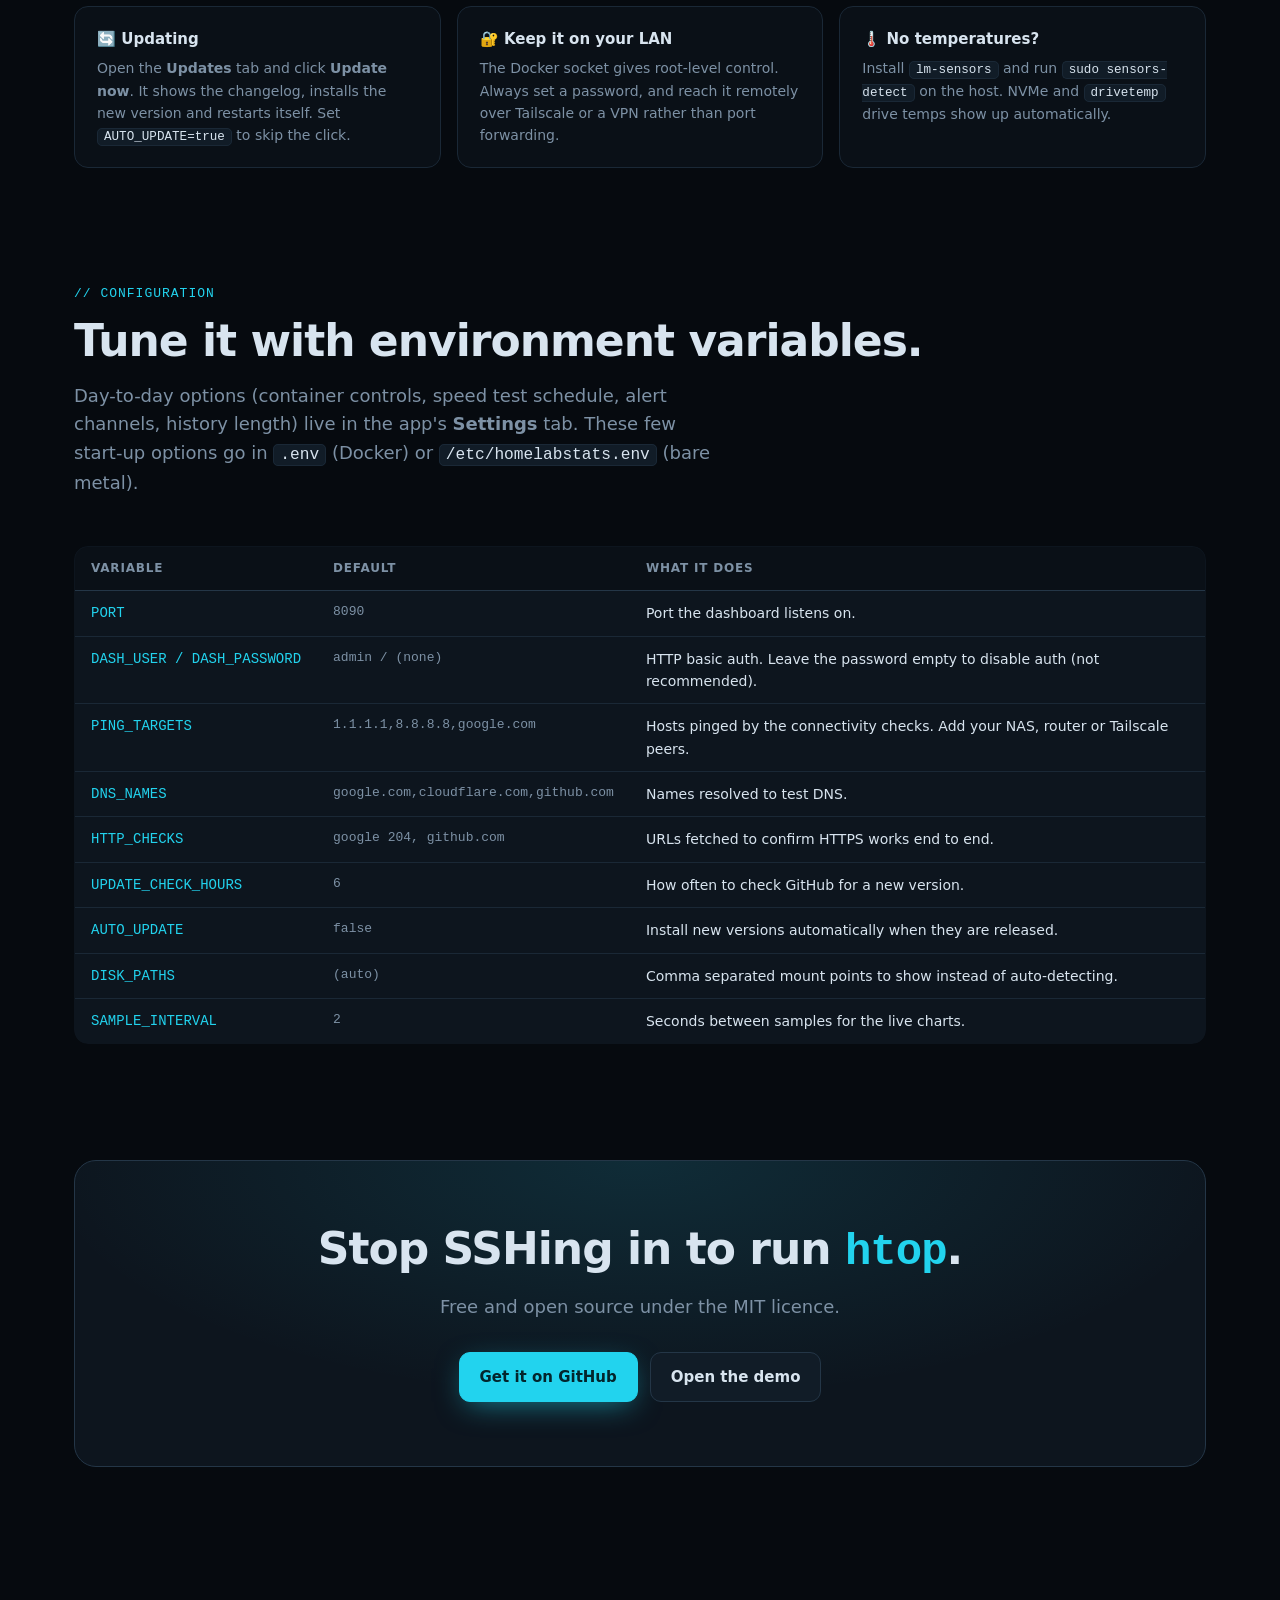
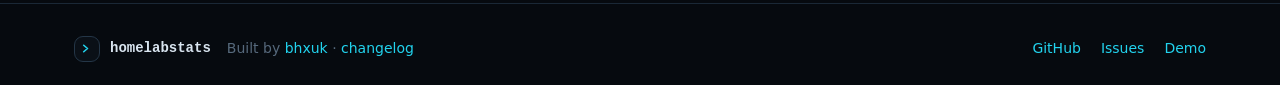
==== commit 58424bfa: "HomeLabStats 1.1.0: Docker management, logs, monitors, metrics history, alerts - Docker: start/stop/" ====
--- a/docs/index.html
+++ b/docs/index.html
@@ -62,6 +62,10 @@
 .sub{color:var(--muted);font-size:18px;max-width:640px;margin:0 0 48px}
 .center{text-align:center}.center .sub{margin-left:auto;margin-right:auto}
 
+.replaces{display:flex;flex-wrap:wrap;gap:10px;justify-content:center;align-items:center;margin:-20px 0 40px;font-family:var(--mono);font-size:13px}
+.replaces span{color:var(--dim);text-decoration:line-through;text-decoration-color:rgba(248,113,113,.7);border:1px solid var(--line);border-radius:8px;padding:5px 11px;background:var(--bg2)}
+.replaces b{color:var(--muted)}
+.replaces em{font-style:normal;color:var(--cyan);border:1px solid rgba(34,211,238,.35);border-radius:8px;padding:5px 11px;background:rgba(34,211,238,.07)}
 .features{display:grid;grid-template-columns:repeat(auto-fit,minmax(250px,1fr));gap:16px}
 .feat{background:linear-gradient(180deg,var(--panel),var(--bg2));border:1px solid var(--line);border-radius:16px;padding:26px;transition:.2s}
 .feat:hover{border-color:var(--line2);transform:translateY(-2px)}
@@ -138,9 +142,9 @@
 <header class="hero">
   <div class="grid-bg"></div>
   <div class="wrap" style="position:relative">
-    <div class="eyebrow"><span class="dot"></span>open source · self-hosted · one container</div>
+    <div class="eyebrow"><span class="dot"></span>v1.1 · replaces five containers with one</div>
     <h1>Your home server,<br><span class="grad">at a glance.</span></h1>
-    <p class="lede">HomeLabStats is a fast, good-looking dashboard for your Linux box. CPU, memory, every running process, your Docker containers, disk space, network health and speed tests, all live on one page.</p>
+    <p class="lede">HomeLabStats is a fast, good-looking dashboard for your Linux box. Live stats and history, Docker management and logs, uptime monitors with alerts, and speed tests, all in one self-hosted app.</p>
     <div class="cta">
       <a class="btn primary" href="demo/" target="_blank" rel="noopener"><svg width="16" height="16" viewBox="0 0 24 24" fill="currentColor"><path d="M8 5v14l11-7z"/></svg>Try the live demo</a>
       <a class="btn" href="#install">Install in 2 minutes</a>
@@ -155,33 +159,34 @@
 
 <section id="features">
   <div class="wrap">
-    <div class="center"><div class="kicker">// features</div><h2>Everything you check over SSH,<br>in one tab.</h2>
-    <p class="sub">No agents, no database, no cloud account. One small Python service reads straight from the kernel and the Docker API.</p></div>
+    <div class="center"><div class="kicker">// features</div><h2>One app instead of five.</h2>
+    <p class="sub">Retire Netdata, Glances, Dozzle, Uptime Kuma and Speedtest Tracker. One small Python service reads straight from the kernel and the Docker API, and keeps its history in a single SQLite file.</p></div>
+    <div class="replaces reveal"><span>netdata</span><span>glances</span><span>dozzle</span><span>uptime-kuma</span><span>speedtest-tracker</span><b>→</b><em>homelabstats</em></div>
     <div class="features">
-      <div class="feat reveal"><div class="ic"><svg width="20" height="20" viewBox="0 0 24 24" fill="none" stroke="currentColor" stroke-width="2"><rect x="4" y="4" width="16" height="16" rx="2"/><rect x="9" y="9" width="6" height="6"/><path d="M9 1v3M15 1v3M9 20v3M15 20v3M20 9h3M20 14h3M1 9h3M1 14h3"/></svg></div>
-        <h3>System health</h3><p>Live CPU, memory, swap, load and temperature with rolling charts and per-core bars.</p>
-        <ul><li>alerts for hot CPUs and full disks</li><li>sensors via lm-sensors / hwmon</li></ul></div>
+      <div class="feat reveal"><div class="ic"><svg width="20" height="20" viewBox="0 0 24 24" fill="none" stroke="currentColor" stroke-width="2"><path d="M3 3v18h18"/><path d="M7 15l4-4 3 3 5-6"/></svg></div>
+        <h3>Live stats &amp; history</h3><p>CPU, memory, temperatures, load, network and disk I/O live, with up to a year of history and per-container charts.</p>
+        <ul><li>replaces Netdata &amp; Glances</li><li>every sensor and fan</li></ul></div>
+      <div class="feat reveal"><div class="ic"><svg width="20" height="20" viewBox="0 0 24 24" fill="none" stroke="currentColor" stroke-width="2"><path d="M21 8l-9-5-9 5v8l9 5 9-5z"/><path d="M3 8l9 5 9-5M12 13v8"/></svg></div>
+        <h3>Docker management</h3><p>Start, stop, restart, pause and remove containers, see ports, volumes and health, and reclaim disk space in one click.</p>
+        <ul><li>replaces Portainer for daily jobs</li><li>protects its own container</li></ul></div>
       <div class="feat reveal"><div class="ic"><svg width="20" height="20" viewBox="0 0 24 24" fill="none" stroke="currentColor" stroke-width="2"><path d="M4 6h16M4 12h16M4 18h10"/></svg></div>
-        <h3>Process explorer</h3><p>Every process on the host, sortable by CPU, memory, threads or age, with full command lines.</p>
-        <ul><li>shows which container owns each process</li><li>instant search</li></ul></div>
-      <div class="feat reveal"><div class="ic"><svg width="20" height="20" viewBox="0 0 24 24" fill="none" stroke="currentColor" stroke-width="2"><path d="M21 8l-9-5-9 5v8l9 5 9-5z"/><path d="M3 8l9 5 9-5M12 13v8"/></svg></div>
-        <h3>Docker at a glance</h3><p>Running and stopped containers with health, CPU, memory, network I/O, ports and uptime.</p>
-        <ul><li>live log viewer</li><li>optional start / stop / restart</li></ul></div>
-      <div class="feat reveal"><div class="ic"><svg width="20" height="20" viewBox="0 0 24 24" fill="none" stroke="currentColor" stroke-width="2"><ellipse cx="12" cy="5" rx="9" ry="3"/><path d="M3 5v14c0 1.7 4 3 9 3s9-1.3 9-3V5M3 12c0 1.7 4 3 9 3s9-1.3 9-3"/></svg></div>
-        <h3>Storage</h3><p>Used, free and total for every real disk, including mounted SMB and NFS shares, plus live read/write activity.</p>
-        <ul><li>colour coded at 85% and 95%</li><li>per-disk busy %</li></ul></div>
-      <div class="feat reveal"><div class="ic"><svg width="20" height="20" viewBox="0 0 24 24" fill="none" stroke="currentColor" stroke-width="2"><path d="M5 12.55a11 11 0 0114.08 0M1.42 9a16 16 0 0121.16 0M8.53 16.11a6 6 0 016.95 0"/><circle cx="12" cy="20" r="1"/></svg></div>
-        <h3>Network checks</h3><p>Gateway, internet and LAN pings, DNS lookups, HTTPS reachability and your public IP in one click.</p>
-        <ul><li>add your NAS or Tailscale peers</li><li>per-interface throughput</li></ul></div>
+        <h3>Live logs</h3><p>Tail any container's logs live with regex search, error highlighting, level filters and download.</p>
+        <ul><li>replaces Dozzle</li><li>20,000 line buffer</li></ul></div>
+      <div class="feat reveal"><div class="ic"><svg width="20" height="20" viewBox="0 0 24 24" fill="none" stroke="currentColor" stroke-width="2"><path d="M22 12h-4l-3 9L9 3l-3 9H2"/></svg></div>
+        <h3>Uptime monitors</h3><p>HTTP, keyword, TCP, ping, DNS and container checks with uptime %, response charts and incidents.</p>
+        <ul><li>replaces Uptime Kuma</li><li>one-click Kuma import</li></ul></div>
+      <div class="feat reveal"><div class="ic"><svg width="20" height="20" viewBox="0 0 24 24" fill="none" stroke="currentColor" stroke-width="2"><path d="M18 8A6 6 0 006 8c0 7-3 9-3 9h18s-3-2-3-9"/><path d="M13.73 21a2 2 0 01-3.46 0"/></svg></div>
+        <h3>Alerts</h3><p>Discord, Telegram, ntfy, Slack or webhook alerts when something goes down, crashes, fills up or slows down.</p>
+        <ul><li>rate limited</li><li>test button per channel</li></ul></div>
       <div class="feat reveal"><div class="ic"><svg width="20" height="20" viewBox="0 0 24 24" fill="none" stroke="currentColor" stroke-width="2"><path d="M12 14l4-4"/><path d="M3.34 19a10 10 0 1117.32 0"/></svg></div>
-        <h3>Speed tests</h3><p>Cloudflare or Ookla speed tests with download, upload, ping and jitter, plus a history chart.</p>
-        <ul><li>optional schedule (every N hours)</li><li>history kept on disk</li></ul></div>
+        <h3>Speed tests &amp; bandwidth</h3><p>Scheduled Cloudflare or Ookla tests with a full log, averages and CSV export, plus live incoming and outgoing speed.</p>
+        <ul><li>replaces Speedtest Tracker</li><li>slow-speed alerts</li></ul></div>
+      <div class="feat reveal"><div class="ic"><svg width="20" height="20" viewBox="0 0 24 24" fill="none" stroke="currentColor" stroke-width="2"><rect x="4" y="4" width="16" height="16" rx="2"/><rect x="9" y="9" width="6" height="6"/></svg></div>
+        <h3>Processes &amp; storage</h3><p>Every process with the container that owns it, and free space on every disk and network share.</p>
+        <ul><li>end or kill processes</li><li>SMB and NFS mounts</li></ul></div>
       <div class="feat reveal"><div class="ic"><svg width="20" height="20" viewBox="0 0 24 24" fill="none" stroke="currentColor" stroke-width="2"><path d="M21 12a9 9 0 11-3-6.7L21 8"/><path d="M21 3v5h-5"/></svg></div>
-        <h3>One-click updates</h3><p>New version out? See exactly what changed, hit Update, and it pulls, installs and restarts itself.</p>
+        <h3>One-click updates</h3><p>See what changed, press Update, and it pulls, installs and restarts itself. Settings live in the app.</p>
         <ul><li>built-in changelog</li><li>optional auto-update</li></ul></div>
-      <div class="feat reveal"><div class="ic"><svg width="20" height="20" viewBox="0 0 24 24" fill="none" stroke="currentColor" stroke-width="2"><rect x="4" y="11" width="16" height="10" rx="2"/><path d="M8 11V7a4 4 0 018 0v4"/></svg></div>
-        <h3>Light and private</h3><p>Password protected, read-only access to the host, no telemetry and no external assets. Runs happily offline.</p>
-        <ul><li>~60 MB RAM</li><li>settings survive updates</li></ul></div>
     </div>
   </div>
 </section>
@@ -189,19 +194,21 @@
 <section id="tour" style="padding-top:20px">
   <div class="wrap">
     <div class="kicker">// tour</div><h2>Take the tour.</h2>
-    <p class="sub">Six focused views, refreshing live. Or <a href="demo/" target="_blank" rel="noopener">open the interactive demo</a> and click around yourself.</p>
+    <p class="sub">Ten focused tabs, refreshing live. Or <a href="demo/" target="_blank" rel="noopener">open the interactive demo</a> and click around yourself.</p>
     <div class="gallery">
       <div class="gtabs" id="gtabs">
         <button class="gtab active" data-img="overview"><b>Overview</b><span>Health, alerts and live charts</span></button>
-        <button class="gtab" data-img="processes"><b>Processes</b><span>Sortable, searchable, container-aware</span></button>
-        <button class="gtab" data-img="docker"><b>Docker</b><span>Stats, health, ports and logs</span></button>
-        <button class="gtab" data-img="storage"><b>Storage</b><span>Space left on every drive</span></button>
-        <button class="gtab" data-img="network"><b>Network</b><span>Speed tests and connectivity</span></button>
-        <button class="gtab" data-img="updates"><b>Updates</b><span>Changelog and one-click updates</span></button>
+        <button class="gtab" data-img="metrics"><b>Metrics</b><span>History from 1 hour to 90 days</span></button>
+        <button class="gtab" data-img="docker"><b>Docker</b><span>Manage containers and disk space</span></button>
+        <button class="gtab" data-img="docker-details"><b>Container details</b><span>Ports, volumes, health and usage</span></button>
+        <button class="gtab" data-img="logs"><b>Logs</b><span>Live tail, search and highlight</span></button>
+        <button class="gtab" data-img="monitors"><b>Monitors</b><span>Uptime checks and incidents</span></button>
+        <button class="gtab" data-img="network"><b>Network</b><span>Bandwidth and speed test log</span></button>
+        <button class="gtab" data-img="settings"><b>Settings</b><span>Alerts, schedules and activity</span></button>
       </div>
       <div class="gview"><div class="window"><div class="bar"><i></i><i></i><i></i><span id="gurl">homelab.local:8090/#overview</span></div><img id="gimg" src="img/overview.png" alt="HomeLabStats screenshot" width="2160" height="1440"></div></div>
     </div>
-    <div class="stack"><span>Python 3.10+</span><span>FastAPI</span><span>psutil</span><span>Docker SDK</span><span>zero-dependency frontend</span><span>~60 MB RAM</span></div>
+    <div class="stack"><span>Python 3.10+</span><span>FastAPI</span><span>psutil</span><span>Docker SDK</span><span>zero-dependency frontend</span><span>SQLite</span><span>~80 MB RAM</span></div>
   </div>
 </section>
 
@@ -245,17 +252,15 @@
 <section id="config" style="padding-top:20px">
   <div class="wrap">
     <div class="kicker">// configuration</div><h2>Tune it with environment variables.</h2>
-    <p class="sub">Set these in <code>.env</code> (Docker) or <code>/etc/homelabstats.env</code> (bare metal), then restart.</p>
+    <p class="sub">Day-to-day options (container controls, speed test schedule, alert channels, history length) live in the app's <b>Settings</b> tab. These few start-up options go in <code>.env</code> (Docker) or <code>/etc/homelabstats.env</code> (bare metal).</p>
     <div class="tw"><table class="cfg">
       <thead><tr><th>Variable</th><th>Default</th><th>What it does</th></tr></thead>
       <tbody>
         <tr><td>PORT</td><td>8090</td><td>Port the dashboard listens on.</td></tr>
         <tr><td>DASH_USER / DASH_PASSWORD</td><td>admin / (none)</td><td>HTTP basic auth. Leave the password empty to disable auth (not recommended).</td></tr>
-        <tr><td>ALLOW_CONTAINER_ACTIONS</td><td>false</td><td>Show start, stop and restart buttons on the Docker tab.</td></tr>
         <tr><td>PING_TARGETS</td><td>1.1.1.1,8.8.8.8,google.com</td><td>Hosts pinged by the connectivity checks. Add your NAS, router or Tailscale peers.</td></tr>
         <tr><td>DNS_NAMES</td><td>google.com,cloudflare.com,github.com</td><td>Names resolved to test DNS.</td></tr>
         <tr><td>HTTP_CHECKS</td><td>google 204, github.com</td><td>URLs fetched to confirm HTTPS works end to end.</td></tr>
-        <tr><td>SPEEDTEST_INTERVAL_HOURS</td><td>0</td><td>Run a Cloudflare speed test automatically every N hours. 0 means manual only.</td></tr>
         <tr><td>UPDATE_CHECK_HOURS</td><td>6</td><td>How often to check GitHub for a new version.</td></tr>
         <tr><td>AUTO_UPDATE</td><td>false</td><td>Install new versions automatically when they are released.</td></tr>
         <tr><td>DISK_PATHS</td><td>(auto)</td><td>Comma separated mount points to show instead of auto-detecting.</td></tr>
@@ -298,7 +303,7 @@
   const img = document.getElementById("gimg"); img.style.opacity = 0;
   setTimeout(() => { img.src = `img/${t.dataset.img}.png`; document.getElementById("gurl").textContent = `homelab.local:8090/#${t.dataset.img}`; img.onload = () => img.style.opacity = 1; }, 150);
 });
-["processes", "docker", "storage", "network", "updates"].forEach(n => { const i = new Image(); i.src = `img/${n}.png`; });
+["metrics", "docker", "docker-details", "logs", "monitors", "network", "settings"].forEach(n => { const i = new Image(); i.src = `img/${n}.png`; });
 const io = new IntersectionObserver(es => es.forEach(e => { if (e.isIntersecting) { e.target.classList.add("in"); io.unobserve(e.target); } }), { threshold: .12 });
 document.querySelectorAll(".reveal").forEach(el => io.observe(el));
 </script>
